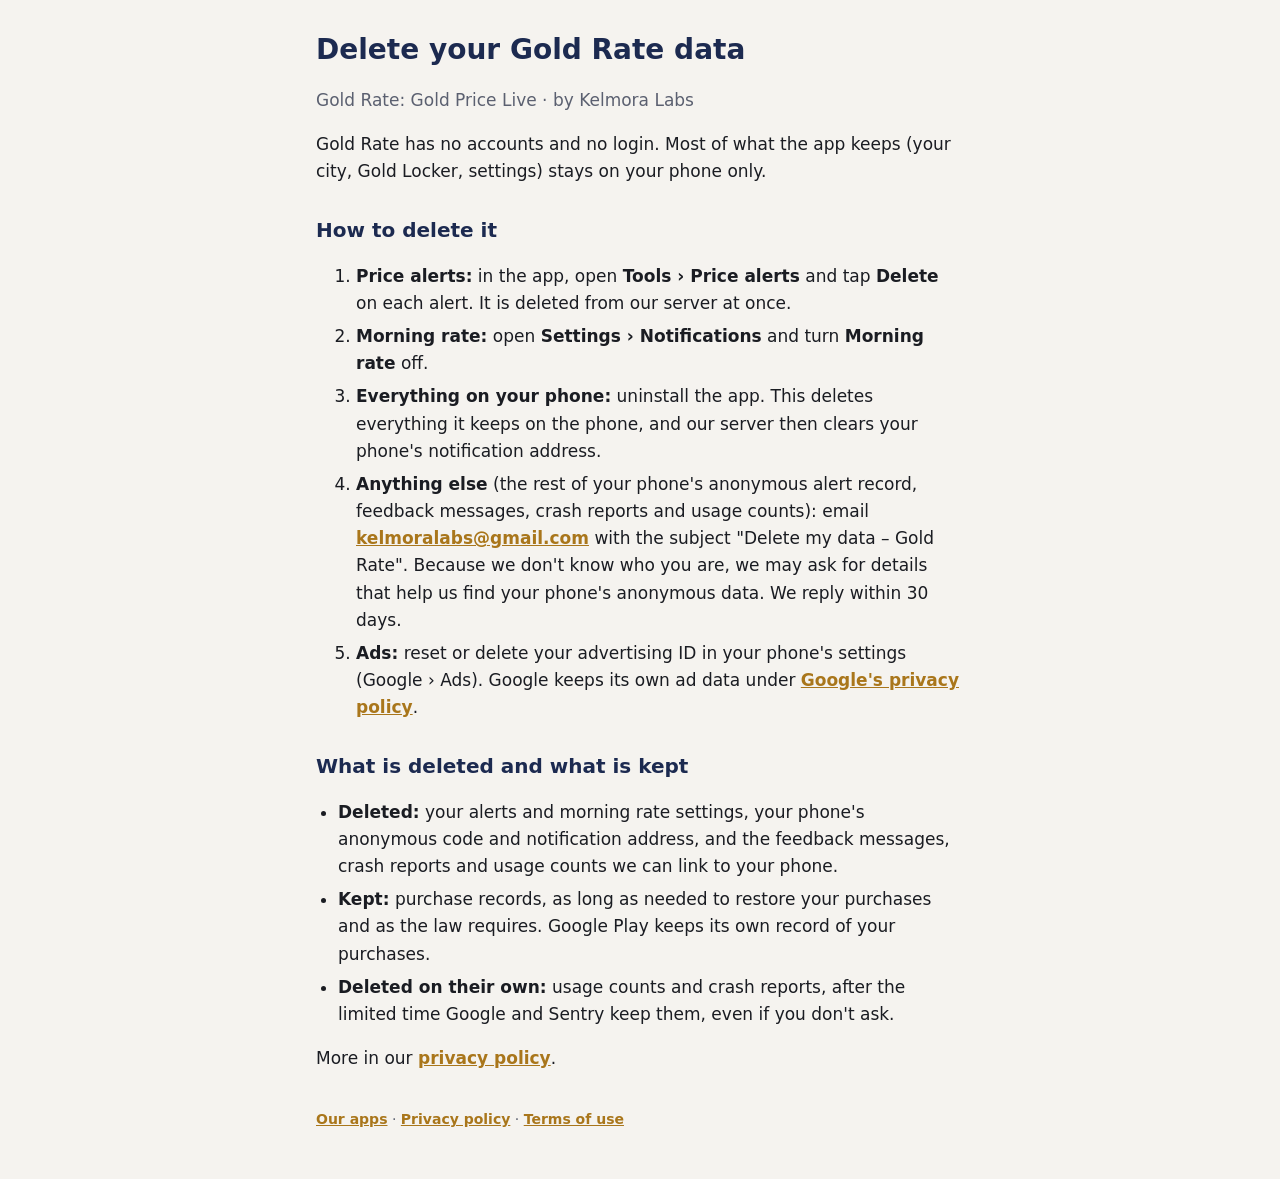
==== gold-rate/delete-data.html @ c94ccb75 "Gold Rate: a Delete your data page for the Play Console Data safety link Google shows the data delet" ====
<!doctype html>
<html lang="en">
<head>
  <meta charset="utf-8">
  <meta name="viewport" content="width=device-width, initial-scale=1">
  <title>Delete your Gold Rate data</title>
  <meta name="description" content="How to delete your data from the Gold Rate app by Kelmora Labs.">
  <link rel="stylesheet" href="/style.css">
</head>
<body>
  <main>
    <h1>Delete your Gold Rate data</h1>
    <p class="muted">Gold Rate: Gold Price Live · by Kelmora Labs</p>

    <p>Gold Rate has no accounts and no login. Most of what the app keeps (your city, Gold Locker, settings) stays on your phone only.</p>

    <h2>How to delete it</h2>
    <ol>
      <li><strong>Price alerts:</strong> in the app, open <strong>Tools › Price alerts</strong> and tap <strong>Delete</strong> on each alert. It is deleted from our server at once.</li>
      <li><strong>Morning rate:</strong> open <strong>Settings › Notifications</strong> and turn <strong>Morning rate</strong> off.</li>
      <li><strong>Everything on your phone:</strong> uninstall the app. This deletes everything it keeps on the phone, and our server then clears your phone's notification address.</li>
      <li><strong>Anything else</strong> (the rest of your phone's anonymous alert record, feedback messages, crash reports and usage counts): email <a href="mailto:kelmoralabs@gmail.com?subject=Delete%20my%20data%20-%20Gold%20Rate">kelmoralabs@gmail.com</a> with the subject "Delete my data – Gold Rate". Because we don't know who you are, we may ask for details that help us find your phone's anonymous data. We reply within 30 days.</li>
      <li><strong>Ads:</strong> reset or delete your advertising ID in your phone's settings (Google › Ads). Google keeps its own ad data under <a href="https://policies.google.com/privacy">Google's privacy policy</a>.</li>
    </ol>

    <h2>What is deleted and what is kept</h2>
    <ul>
      <li><strong>Deleted:</strong> your alerts and morning rate settings, your phone's anonymous code and notification address, and the feedback messages, crash reports and usage counts we can link to your phone.</li>
      <li><strong>Kept:</strong> purchase records, as long as needed to restore your purchases and as the law requires. Google Play keeps its own record of your purchases.</li>
      <li><strong>Deleted on their own:</strong> usage counts and crash reports, after the limited time Google and Sentry keep them, even if you don't ask.</li>
    </ul>

    <p>More in our <a href="/gold-rate/privacy.html">privacy policy</a>.</p>

    <footer><a href="/">Our apps</a> · <a href="/gold-rate/privacy.html">Privacy policy</a> · <a href="/gold-rate/terms.html">Terms of use</a></footer>
  </main>
</body>
</html>
---- style.css ----
/* One small stylesheet for the whole site: the app's cream, navy and gold, no outside fonts. */
:root {
  --bg: #f5f3ef;
  --card: #ffffff;
  --text: #1a1c22;
  --muted: #5b6070;
  --navy: #1c2a50;
  --gold: #a9761b;
  --line: #e4dfd5;
}
@media (prefers-color-scheme: dark) {
  :root {
    --bg: #0e1220;
    --card: #171d30;
    --text: #eef0f5;
    --muted: #a7adbd;
    --navy: #c9d3f0;
    --gold: #e9b949;
    --line: #283050;
  }
}
* { box-sizing: border-box; }
body {
  margin: 0;
  background: var(--bg);
  color: var(--text);
  font: 17px/1.6 system-ui, -apple-system, "Segoe UI", Roboto, sans-serif;
}
main { max-width: 680px; margin: 0 auto; padding: 32px 16px 48px; }
h1 { color: var(--navy); font-size: 28px; line-height: 1.25; margin: 0 0 20px; }
h2 { color: var(--navy); font-size: 20px; margin: 28px 0 8px; }
a { color: var(--gold); font-weight: 600; }
.card {
  background: var(--card);
  border: 1px solid var(--line);
  border-radius: 16px;
  padding: 20px;
}
.card h2 { margin-top: 0; }
.note {
  border-left: 4px solid var(--gold);
  padding: 8px 12px;
  background: var(--card);
  border-radius: 0 8px 8px 0;
  color: var(--muted);
}
.muted { color: var(--muted); }
ul { padding-left: 22px; }
li { margin: 6px 0; }
footer { margin-top: 36px; font-size: 14px; color: var(--muted); }
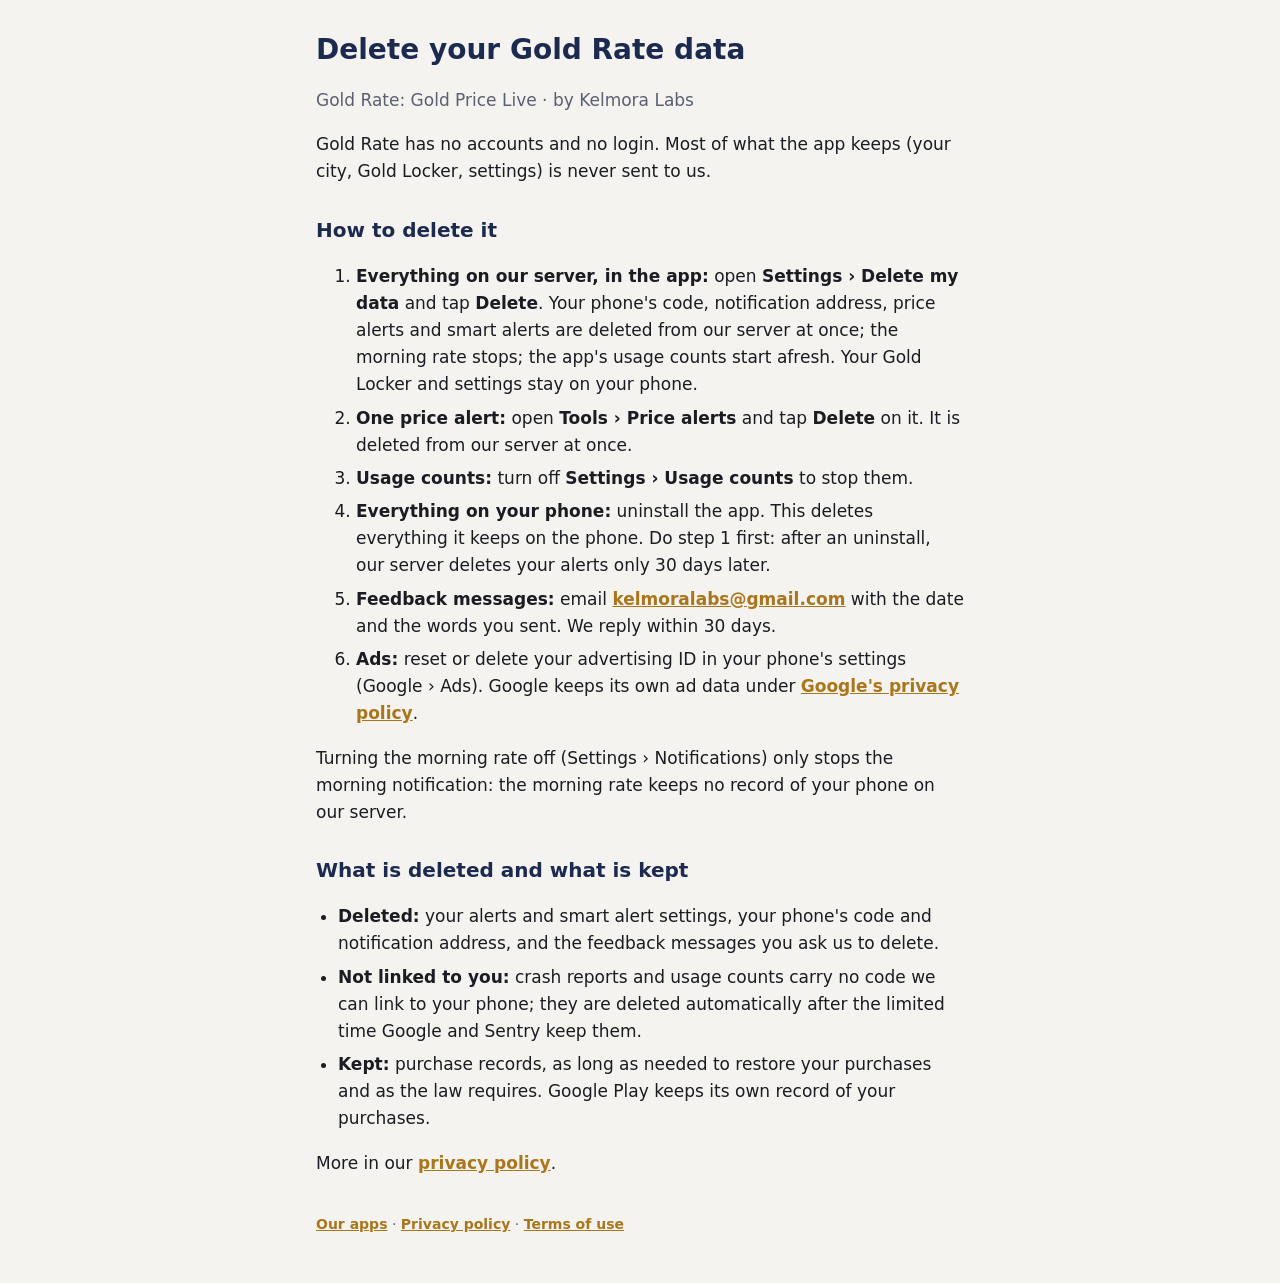
==== commit 821d8cad: "Gold Rate version 18: privacy, delete-data and terms pages (merge at the release) - Privacy: the ale" ====
--- a/gold-rate/delete-data.html
+++ b/gold-rate/delete-data.html
@@ -12,22 +12,24 @@
     <h1>Delete your Gold Rate data</h1>
     <p class="muted">Gold Rate: Gold Price Live · by Kelmora Labs</p>
 
-    <p>Gold Rate has no accounts and no login. Most of what the app keeps (your city, Gold Locker, settings) stays on your phone only.</p>
+    <p>Gold Rate has no accounts and no login. Most of what the app keeps (your city, Gold Locker, settings) is never sent to us.</p>
 
     <h2>How to delete it</h2>
     <ol>
-      <li><strong>Price alerts:</strong> in the app, open <strong>Tools › Price alerts</strong> and tap <strong>Delete</strong> on each alert. It is deleted from our server at once.</li>
-      <li><strong>Morning rate:</strong> open <strong>Settings › Notifications</strong> and turn <strong>Morning rate</strong> off.</li>
-      <li><strong>Everything on your phone:</strong> uninstall the app. This deletes everything it keeps on the phone, and our server then clears your phone's notification address.</li>
-      <li><strong>Anything else</strong> (the rest of your phone's anonymous alert record, feedback messages, crash reports and usage counts): email <a href="mailto:kelmoralabs@gmail.com?subject=Delete%20my%20data%20-%20Gold%20Rate">kelmoralabs@gmail.com</a> with the subject "Delete my data – Gold Rate". Because we don't know who you are, we may ask for details that help us find your phone's anonymous data. We reply within 30 days.</li>
+      <li><strong>Everything on our server, in the app:</strong> open <strong>Settings › Delete my data</strong> and tap <strong>Delete</strong>. Your phone's code, notification address, price alerts and smart alerts are deleted from our server at once; the morning rate stops; the app's usage counts start afresh. Your Gold Locker and settings stay on your phone.</li>
+      <li><strong>One price alert:</strong> open <strong>Tools › Price alerts</strong> and tap <strong>Delete</strong> on it. It is deleted from our server at once.</li>
+      <li><strong>Usage counts:</strong> turn off <strong>Settings › Usage counts</strong> to stop them.</li>
+      <li><strong>Everything on your phone:</strong> uninstall the app. This deletes everything it keeps on the phone. Do step 1 first: after an uninstall, our server deletes your alerts only 30 days later.</li>
+      <li><strong>Feedback messages:</strong> email <a href="mailto:kelmoralabs@gmail.com?subject=Delete%20my%20feedback%20-%20Gold%20Rate">kelmoralabs@gmail.com</a> with the date and the words you sent. We reply within 30 days.</li>
       <li><strong>Ads:</strong> reset or delete your advertising ID in your phone's settings (Google › Ads). Google keeps its own ad data under <a href="https://policies.google.com/privacy">Google's privacy policy</a>.</li>
     </ol>
+    <p>Turning the morning rate off (Settings › Notifications) only stops the morning notification: the morning rate keeps no record of your phone on our server.</p>
 
     <h2>What is deleted and what is kept</h2>
     <ul>
-      <li><strong>Deleted:</strong> your alerts and morning rate settings, your phone's anonymous code and notification address, and the feedback messages, crash reports and usage counts we can link to your phone.</li>
+      <li><strong>Deleted:</strong> your alerts and smart alert settings, your phone's code and notification address, and the feedback messages you ask us to delete.</li>
+      <li><strong>Not linked to you:</strong> crash reports and usage counts carry no code we can link to your phone; they are deleted automatically after the limited time Google and Sentry keep them.</li>
       <li><strong>Kept:</strong> purchase records, as long as needed to restore your purchases and as the law requires. Google Play keeps its own record of your purchases.</li>
-      <li><strong>Deleted on their own:</strong> usage counts and crash reports, after the limited time Google and Sentry keep them, even if you don't ask.</li>
     </ul>
 
     <p>More in our <a href="/gold-rate/privacy.html">privacy policy</a>.</p>
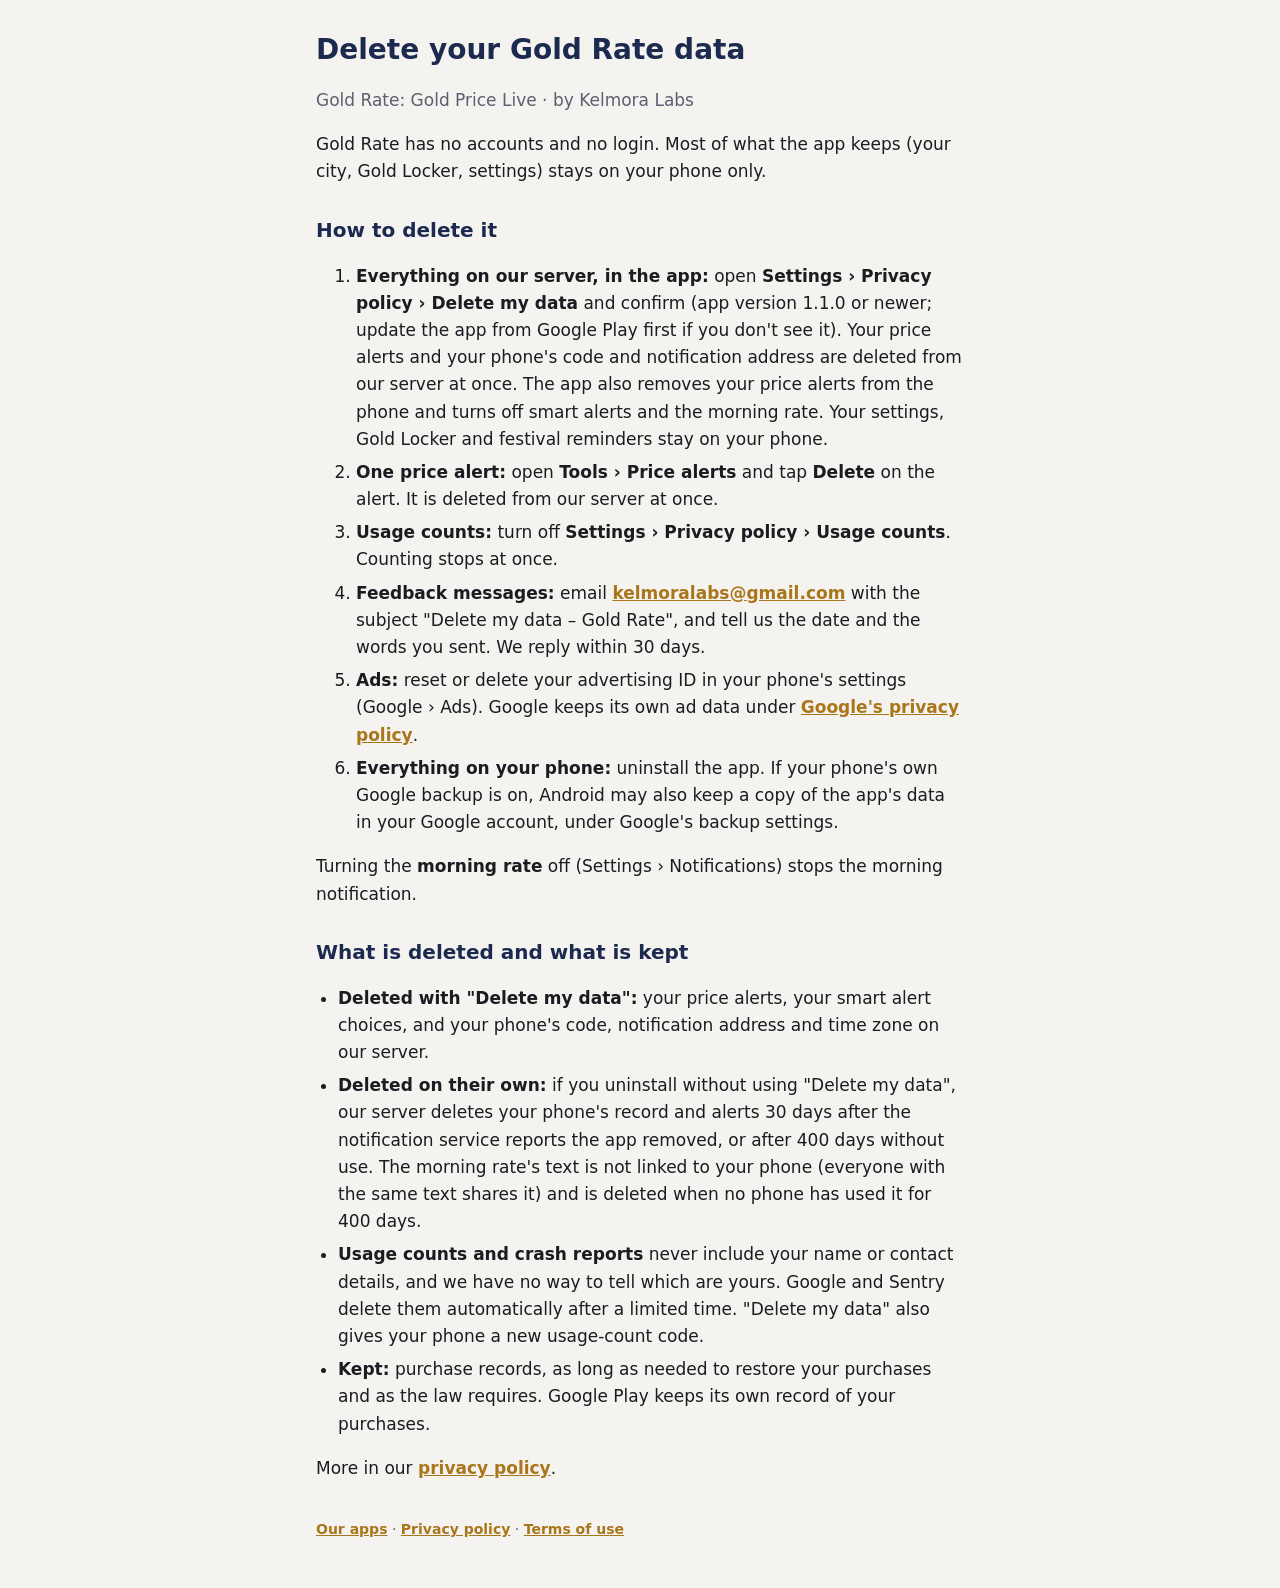
==== commit 267fc7c8: "Gold Rate: privacy, delete-data and terms for version 1.1.0 (merge when it goes live) The pages say " ====
--- a/gold-rate/delete-data.html
+++ b/gold-rate/delete-data.html
@@ -12,23 +12,24 @@
     <h1>Delete your Gold Rate data</h1>
     <p class="muted">Gold Rate: Gold Price Live · by Kelmora Labs</p>
 
-    <p>Gold Rate has no accounts and no login. Most of what the app keeps (your city, Gold Locker, settings) is never sent to us.</p>
+    <p>Gold Rate has no accounts and no login. Most of what the app keeps (your city, Gold Locker, settings) stays on your phone only.</p>
 
     <h2>How to delete it</h2>
     <ol>
-      <li><strong>Everything on our server, in the app:</strong> open <strong>Settings › Delete my data</strong> and tap <strong>Delete</strong>. Your phone's code, notification address, price alerts and smart alerts are deleted from our server at once; the morning rate stops; the app's usage counts start afresh. Your Gold Locker and settings stay on your phone.</li>
-      <li><strong>One price alert:</strong> open <strong>Tools › Price alerts</strong> and tap <strong>Delete</strong> on it. It is deleted from our server at once.</li>
-      <li><strong>Usage counts:</strong> turn off <strong>Settings › Usage counts</strong> to stop them.</li>
-      <li><strong>Everything on your phone:</strong> uninstall the app. This deletes everything it keeps on the phone. Do step 1 first: after an uninstall, our server deletes your alerts only 30 days later.</li>
-      <li><strong>Feedback messages:</strong> email <a href="mailto:kelmoralabs@gmail.com?subject=Delete%20my%20feedback%20-%20Gold%20Rate">kelmoralabs@gmail.com</a> with the date and the words you sent. We reply within 30 days.</li>
+      <li><strong>Everything on our server, in the app:</strong> open <strong>Settings › Privacy policy › Delete my data</strong> and confirm (app version 1.1.0 or newer; update the app from Google Play first if you don't see it). Your price alerts and your phone's code and notification address are deleted from our server at once. The app also removes your price alerts from the phone and turns off smart alerts and the morning rate. Your settings, Gold Locker and festival reminders stay on your phone.</li>
+      <li><strong>One price alert:</strong> open <strong>Tools › Price alerts</strong> and tap <strong>Delete</strong> on the alert. It is deleted from our server at once.</li>
+      <li><strong>Usage counts:</strong> turn off <strong>Settings › Privacy policy › Usage counts</strong>. Counting stops at once.</li>
+      <li><strong>Feedback messages:</strong> email <a href="mailto:kelmoralabs@gmail.com?subject=Delete%20my%20data%20-%20Gold%20Rate">kelmoralabs@gmail.com</a> with the subject "Delete my data – Gold Rate", and tell us the date and the words you sent. We reply within 30 days.</li>
       <li><strong>Ads:</strong> reset or delete your advertising ID in your phone's settings (Google › Ads). Google keeps its own ad data under <a href="https://policies.google.com/privacy">Google's privacy policy</a>.</li>
+      <li><strong>Everything on your phone:</strong> uninstall the app. If your phone's own Google backup is on, Android may also keep a copy of the app's data in your Google account, under Google's backup settings.</li>
     </ol>
-    <p>Turning the morning rate off (Settings › Notifications) only stops the morning notification: the morning rate keeps no record of your phone on our server.</p>
+    <p>Turning the <strong>morning rate</strong> off (Settings › Notifications) stops the morning notification.</p>
 
     <h2>What is deleted and what is kept</h2>
     <ul>
-      <li><strong>Deleted:</strong> your alerts and smart alert settings, your phone's code and notification address, and the feedback messages you ask us to delete.</li>
-      <li><strong>Not linked to you:</strong> crash reports and usage counts carry no code we can link to your phone; they are deleted automatically after the limited time Google and Sentry keep them.</li>
+      <li><strong>Deleted with "Delete my data":</strong> your price alerts, your smart alert choices, and your phone's code, notification address and time zone on our server.</li>
+      <li><strong>Deleted on their own:</strong> if you uninstall without using "Delete my data", our server deletes your phone's record and alerts 30 days after the notification service reports the app removed, or after 400 days without use. The morning rate's text is not linked to your phone (everyone with the same text shares it) and is deleted when no phone has used it for 400 days.</li>
+      <li><strong>Usage counts and crash reports</strong> never include your name or contact details, and we have no way to tell which are yours. Google and Sentry delete them automatically after a limited time. "Delete my data" also gives your phone a new usage-count code.</li>
       <li><strong>Kept:</strong> purchase records, as long as needed to restore your purchases and as the law requires. Google Play keeps its own record of your purchases.</li>
     </ul>
 
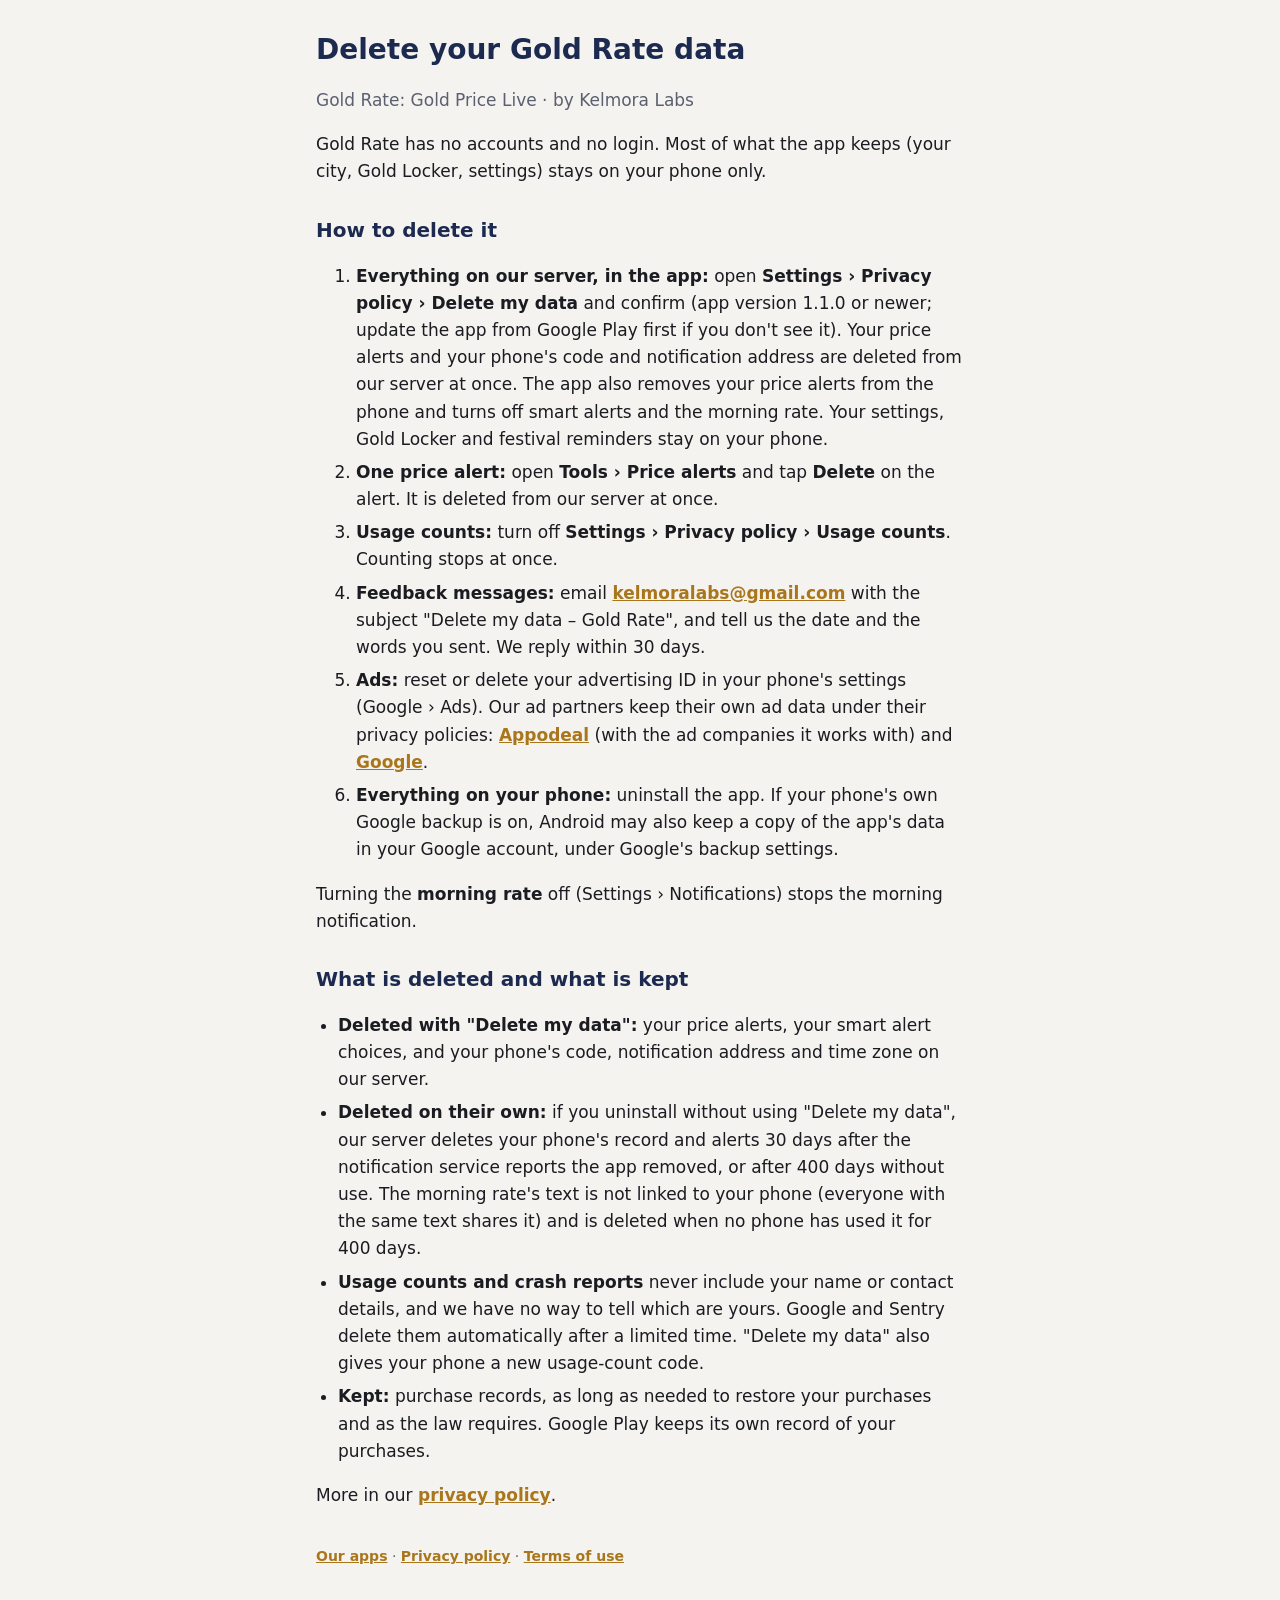
==== commit b5d33933: "Gold Rate: the privacy pages name Appodeal and its ad partners (for the Appodeal store version) priv" ====
--- a/gold-rate/delete-data.html
+++ b/gold-rate/delete-data.html
@@ -20,7 +20,7 @@
       <li><strong>One price alert:</strong> open <strong>Tools › Price alerts</strong> and tap <strong>Delete</strong> on the alert. It is deleted from our server at once.</li>
       <li><strong>Usage counts:</strong> turn off <strong>Settings › Privacy policy › Usage counts</strong>. Counting stops at once.</li>
       <li><strong>Feedback messages:</strong> email <a href="mailto:kelmoralabs@gmail.com?subject=Delete%20my%20data%20-%20Gold%20Rate">kelmoralabs@gmail.com</a> with the subject "Delete my data – Gold Rate", and tell us the date and the words you sent. We reply within 30 days.</li>
-      <li><strong>Ads:</strong> reset or delete your advertising ID in your phone's settings (Google › Ads). Google keeps its own ad data under <a href="https://policies.google.com/privacy">Google's privacy policy</a>.</li>
+      <li><strong>Ads:</strong> reset or delete your advertising ID in your phone's settings (Google › Ads). Our ad partners keep their own ad data under their privacy policies: <a href="https://www.appodeal.com/privacy-policy">Appodeal</a> (with the ad companies it works with) and <a href="https://policies.google.com/privacy">Google</a>.</li>
       <li><strong>Everything on your phone:</strong> uninstall the app. If your phone's own Google backup is on, Android may also keep a copy of the app's data in your Google account, under Google's backup settings.</li>
     </ol>
     <p>Turning the <strong>morning rate</strong> off (Settings › Notifications) stops the morning notification.</p>
